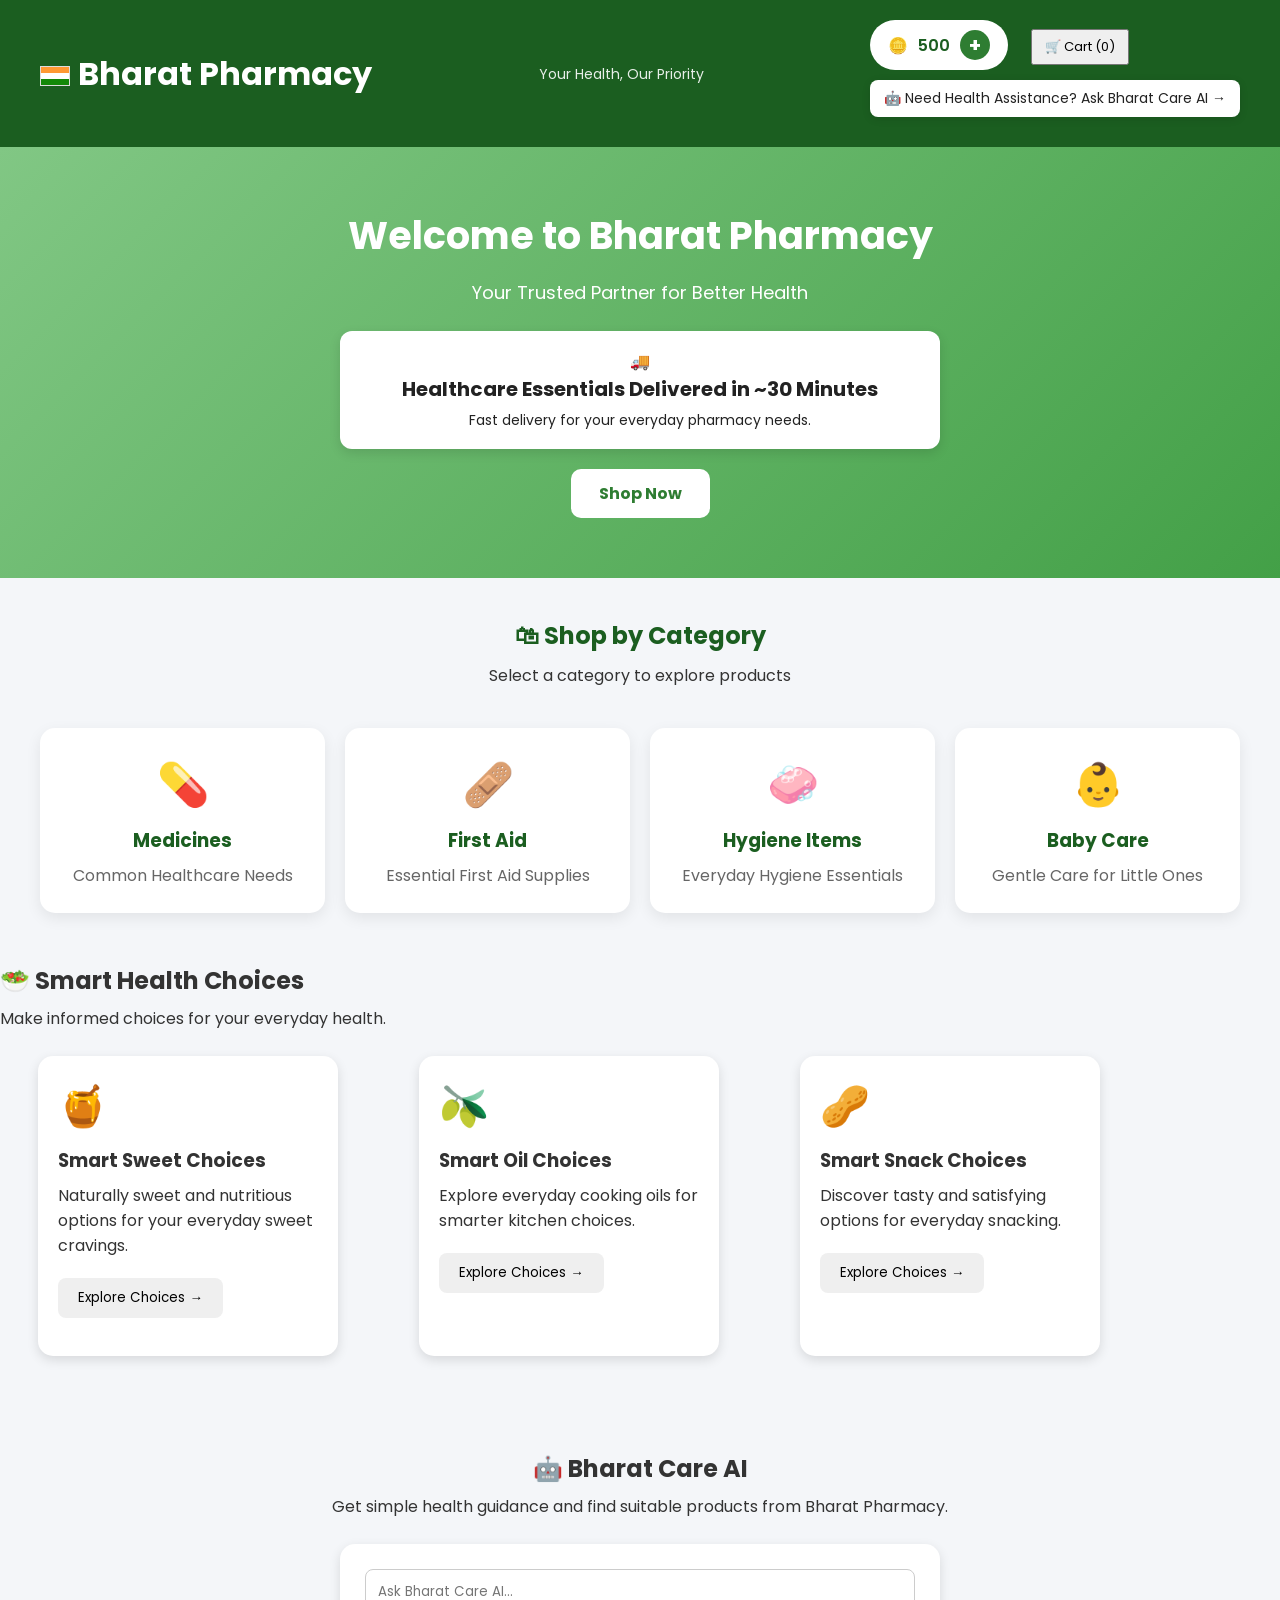
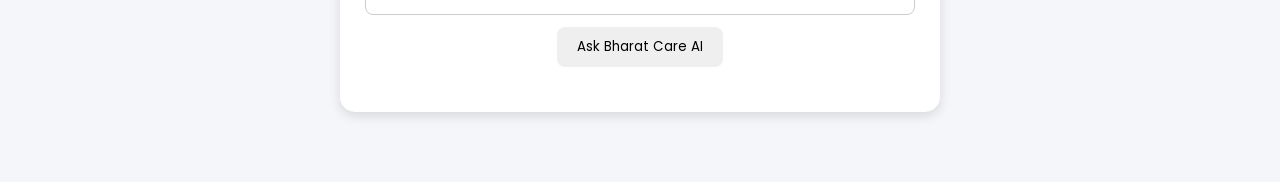
==== products.html @ 50b33af4 "Add Bharat Pharmacy website" ====
<!DOCTYPE html>
<html lang="en">

<head>
    <meta charset="UTF-8">
    <meta name="viewport" content="width=device-width, initial-scale=1.0">
    <title>Bharat Pharmacy</title>

    <link rel="preconnect" href="https://fonts.googleapis.com">
    <link rel="preconnect" href="https://fonts.gstatic.com" crossorigin>

    <link href="https://fonts.googleapis.com/css2?family=Poppins:wght@300;400;500;600;700&display=swap" rel="stylesheet">

    <link rel="stylesheet" href="products.css">
</head>

<body>

<header>

    <h1><span class="india-flag"></span>Bharat Pharmacy</h1>
<p class="tagline">Your Health, Our Priority</p>

   <div class="header-actions">

    <div class="coins">
        🪙 <span id="coinCount">500</span>
        <button onclick="addCoins()">+</button>
    </div>

    <button class="cart-btn" onclick="openCart()">
        🛒 Cart (<span id="cartCount">0</span>)
    </button>
    <div class="ai-shortcut" onclick="document.querySelector('.bharat-care-section').scrollIntoView({ behavior: 'smooth' });">
    🤖 Need Health Assistance? Ask Bharat Care AI →
</div>

</div>

</header>

<section class="hero">
    <h2>Welcome to Bharat Pharmacy</h2>
    <p>Your Trusted Partner for Better Health</p>

    <div class="delivery-banner">
        🚚
        <strong>Healthcare Essentials Delivered in ~30 Minutes</strong>
        <span>Fast delivery for your everyday pharmacy needs.</span>
    </div>

    <button>Shop Now</button>
</section>

<section class="category-title">

    <h2>🛍 Shop by Category</h2>

    <p>Select a category to explore products</p>

</section>

<div class="categories">

    <div class="category-card" onclick="showProducts('Medicines')">
    <div class="icon">💊</div>
    <h3>Medicines</h3>
    <p>Common Healthcare Needs</p>
</div>

    <div class="category-card" onclick="showProducts('First Aid')">
    <div class="icon">🩹</div>
    <h3>First Aid</h3>
    <p>Essential First Aid Supplies</p>
</div>

<div class="category-card" onclick="showProducts('Hygiene Items')">
    <div class="icon">🧼</div>
    <h3>Hygiene Items</h3>
    <p>Everyday Hygiene Essentials</p>
</div>

   <div class="category-card" onclick="showProducts('Baby Care')">
    <div class="icon">👶</div>
    <h3>Baby Care</h3>
    <p>Gentle Care for Little Ones</p>
</div>

</div>
<section class="smart-health-section">
    <h2>🥗 Smart Health Choices</h2>
    <p>Make informed choices for your everyday health.</p>

   <div class="smart-health-card">
        <div class="icon">🍯</div>
        <h3>Smart Sweet Choices</h3>
        <p>Naturally sweet and nutritious options for your everyday sweet cravings.</p>
        <button onclick="showProducts('Smart Sweet Choices')">
            Explore Choices →
        </button>
    </div>

    <div class="smart-health-card">
        <div class="icon">🫒</div>
        <h3>Smart Oil Choices</h3>
        <p>Explore everyday cooking oils for smarter kitchen choices.</p>
        <button onclick="showProducts('Smart Oil Choices')">
            Explore Choices →
        </button>
    </div>
    <div class="smart-health-card">
    <div class="icon">🥜</div>
    <h3>Smart Snack Choices</h3>
    <p>Discover tasty and satisfying options for everyday snacking.</p>
    <button onclick="showProducts('Smart Snack Choices')">
        Explore Choices →
    </button>
</div>
</section>

<section class="bharat-care-section">
    <h2>🤖 Bharat Care AI</h2>
    <p>Get simple health guidance and find suitable products from Bharat Pharmacy.</p>

    <div class="bharat-care-box">
        <input
            type="text"
            id="ai-question"
            placeholder="Ask Bharat Care AI..."
        >

        <button onclick="askBharatCare()">
            Ask Bharat Care AI
        </button>

        <div id="ai-response"></div>
    </div>
</section>

<section class="category-page" id="grocery-page">

    <button class="back-btn" onclick="goBack()">
        ← Back to Categories
    </button>

    <h2>🥦 Fresh Grocery Collection</h2>

    <p>Daily essentials delivered with quality</p>

    <div class="search-section">

        <input
            type="text"
            id="searchBox"
            placeholder="Search Grocery Products..."
            onkeyup="searchProducts()">

    </div>

    <div class="products" id="product-list">
        </div>

</section>
<section class="cart-page" id="cart-page" style="display: none;">

    <button class="back-btn" onclick="closeCart()">
        ← Back to Shopping
    </button>

    <h2>🛒 Your Grocery Cart</h2>

    <div id="cart-items">
    </div>

    <div class="cart-summary">
        <button onclick="proceedToCheckout()" class="checkout-btn">
            Proceed to Checkout
        </button>

    </div>

</section>
<section class="checkout-page" id="checkout-page" style="display: none;">

    <button class="back-btn" onclick="backToCart()">
        ← Back to Cart
    </button>

    <h2>📦 Checkout</h2>

    <div class="checkout-container">

        <div class="customer-details">

            <h3>Delivery Details</h3>

            <label>Full Name</label>
            <input type="text" id="customerName" placeholder="Enter your name">

            <label>Mobile Number</label>
            <input type="tel" id="customerPhone" placeholder="Enter mobile number">

            <label>Address</label>
            <textarea id="customerAddress" placeholder="Enter your full address"></textarea>

            <label>City</label>
            <input type="text" id="customerCity" placeholder="Enter city">

            <label>State</label>
            <input type="text" id="customerState" placeholder="Enter state">

            <label>Pincode</label>
            <input type="text" id="customerPincode" placeholder="Enter pincode">

        </div>

        <div class="checkout-summary">

            <h3>Order Summary</h3>

            <div id="checkout-items">
</div>
<section class="ludo-section">
    <h2>🎮 Play & Get a Discount</h2>
    <p>Play our mini Ludo challenge and earn a discount on your order!</p>

    <div class="ludo-card">
        <h3>🎲 Ludo Discount Challenge</h3>

        <p>Roll the dice and reach the target score within 3 chances.</p>

        <button onclick="startLudo()">
            Play Now 🎮
        </button>

        <div id="ludo-game" style="display: none;">
            <div id="ludo-board">
    <div class="ludo-path">
       <span>🏠</span>
<span id="ludo-cell-1">⬜</span>
<span id="ludo-cell-2">⬜</span>
<span id="ludo-cell-3">⬜</span>
<span id="ludo-cell-4">⬜</span>
<span id="ludo-cell-5">⬜</span>
<span>🏆</span>
    </div>
</div>
           <p>🎯 Target Score: <strong>12</strong></p>
<p>Chances Left: <strong id="ludo-chances">3</strong></p>
<p>Score: <strong id="ludo-score">0</strong></p>

            <div id="ludo-dice">⚀</div>

<button onclick="rollLudoDice()">
    Roll Dice 🎲
</button>

            <div id="ludo-result"></div>
        </div>
    </div>
</section>
<div class="checkout-price-summary">
    <p>
        Subtotal:
        🪙 <span id="checkout-subtotal">0</span> Coins
    </p>

    <p>
        Ludo Discount:
        <strong>-🪙 <span id="checkout-discount">0</span> Coins</strong>
    </p>

    <h3>
        Final Total:
        🪙 <span id="checkout-total">0</span> Coins
    </h3>
</div>
<div class="delivery-estimate">
    <h3>🚚 Estimated Delivery</h3>
    <p><strong>Approximately 30 minutes</strong></p>
    <p>
        Your location is estimated to be around 30 minutes
        from our pharmacy based on the current delivery distance.
    </p>

    <p class="delivery-warning">
        ⚠️ <strong>Important:</strong> This is an estimated delivery time,
        not an exact guarantee. Actual delivery time may vary depending
        on traffic, road conditions, driver availability, vehicle speed,
        weather, and other circumstances.
    </p>
</div>

<hr>
            <button class="place-order-btn" onclick="placeOrder()">
                Place Order
            </button>

        </div>

    </div>

</section>
<section class="success-page" id="success-page" style="display: none;">

    <div class="success-box">

        <div class="success-icon">✓</div>

        <h2>Order Placed Successfully!</h2>

        <p>Thank you for shopping at Bharat Pharmacy.</p>

        <div class="order-info">

            <p>
                <strong>Order ID:</strong>
                <span id="success-order-id"></span>
            </p>

            <p>
                <strong>Total:</strong>
                🪙 <span id="success-order-total"></span>
                Coins
            </p>

        </div>

        <button onclick="continueShopping()">
            Continue Shopping
        </button>

    </div>

</section>
<script src="products-data.js"></script>
<script src="products.js"></script>

</body>
</html>
---- products.css ----
/* ---------- RESET ---------- */

*{
    margin:0;
    padding:0;
    box-sizing:border-box;
    font-family:'Poppins',sans-serif;
}

body{
    background:#f4f6f9;
    color:#333;
}

/* ---------- HEADER ---------- */

header{
    background:#1b5e20;
    color:white;
    display:flex;
    justify-content:space-between;
    align-items:center;
    padding:20px 40px;
    box-shadow:0 4px 10px rgba(0,0,0,0.15);
}

header h1{
    font-size:32px;
}

.coins{
    background:white;
    color:#1b5e20;
    padding:10px 18px;
    border-radius:30px;
    font-weight:600;
    display:inline-flex;
    align-items:center;
    gap:10px;
}

.coins button{
    width:30px;
    height:30px;
    border:none;
    border-radius:50%;
    background:#2e7d32;
    color:white;
    cursor:pointer;
    font-size:20px;
    font-weight:bold;
}

.coins button:hover{
    background:#1b5e20;
}

/* ---------- HERO ---------- */

.hero{
    background:linear-gradient(135deg,#81c784,#43a047);
    color:white;
    text-align:center;
    padding:60px 20px;
}

.hero h2{
    font-size:38px;
    margin-bottom:15px;
}

.hero p{
    font-size:18px;
    margin-bottom:25px;
}

.hero button{
    background:white;
    color:#2e7d32;
    border:none;
    padding:12px 28px;
    border-radius:10px;
    cursor:pointer;
    font-size:16px;
    font-weight:bold;
}

.hero button:hover{
    background:#f1f1f1;
}

/* ---------- CATEGORY TITLE ---------- */

.category-title{
    text-align:center;
    margin:40px 0 20px;
}

.category-title h2{
    color:#1b5e20;
    margin-bottom:10px;
}

/* ---------- CATEGORY GRID ---------- */

.categories{
    display:grid;
    grid-template-columns:repeat(auto-fit,minmax(180px,1fr));
    gap:20px;
    padding:20px 40px 50px;
}

.category-card{
    background:white;
    border-radius:15px;
    padding:25px;
    text-align:center;
    cursor:pointer;
    transition:.3s;
    box-shadow:0 5px 15px rgba(0,0,0,.08);
}

.category-card:hover{
    transform:translateY(-6px);
}

.category-card .icon{
    font-size:42px;
    margin-bottom:10px;
}

.category-card h3{
    margin-bottom:8px;
    color:#1b5e20;
}

.category-card p{
    color:#666;
}
/* ---------- GROCERY PAGE ---------- */

.category-page{
    display:none;
    background:linear-gradient(135deg,#dcedc8,#81c784);
    min-height:100vh;
    margin:20px;
    padding:30px;
    border-radius:20px;
    box-shadow:0 8px 20px rgba(0,0,0,.1);
}

.category-page h2{
    text-align:center;
    color:#1b5e20;
    margin-bottom:10px;
}

.category-page > p{
    text-align:center;
    color:#2e7d32;
    margin-bottom:25px;
}

.back-btn{
    background:#2e7d32;
    color:white;
    border:none;
    padding:10px 18px;
    border-radius:8px;
    cursor:pointer;
    margin-top:15px;
    margin-bottom:20px;
    font-weight:bold;
}

.back-btn:hover{
    background:#1b5e20;
}

/* ---------- SEARCH ---------- */

.search-section{
    text-align:center;
    margin-bottom:25px;
}

.search-section input{
    width:350px;
    max-width:90%;
    padding:12px;
    border:2px solid #4caf50;
    border-radius:10px;
    font-size:16px;
    outline:none;
}

/* ---------- PRODUCTS ---------- */

.products{
    display:grid;
    grid-template-columns:repeat(auto-fit,minmax(220px,1fr));
    gap:25px;
}

.card{
    background:white;
    border-radius:15px;
    padding:15px;
    text-align:center;
    box-shadow:0 5px 15px rgba(0,0,0,.1);
    transition:.3s;
}

.card:hover{
    transform:translateY(-5px);
}

.card img{
    width:100%;
    height:180px;
    object-fit:cover;
    border-radius:10px;
}

.card h3{
    margin:12px 0 8px;
    color:#222;
}

.card p{
    color:#555;
    margin:6px 0;
}

.card button{
    width:100%;
    margin-top:10px;
    padding:10px;
    border:none;
    border-radius:8px;
    background:#2e7d32;
    color:white;
    font-weight:bold;
    cursor:pointer;
}

.card button:hover{
    background:#1b5e20;
}

/* ---------- MOBILE ---------- */

@media(max-width:768px){

    header{
        flex-direction:column;
        gap:15px;
        text-align:center;
    }

    .hero h2{
        font-size:28px;
    }

    .categories{
        padding:20px;
    }

}
.tagline {
    font-size: 14px;
    margin: 2px 0 0;
    opacity: 0.9;
}
.india-flag {
    display: inline-block;
    width: 30px;
    height: 20px;
    margin-right: 8px;
    vertical-align: middle;
    background:
        linear-gradient(
            to bottom,
            #FF9933 0%,
            #FF9933 33.33%,
            #FFFFFF 33.33%,
            #FFFFFF 66.66%,
            #138808 66.66%,
            #138808 100%
        );
    border: 1px solid #ddd;
    position: relative;
}

.india-flag {
    display: inline-block;
    width: 30px;
    height: 20px;
    margin-right: 8px;
    vertical-align: middle;
    background:
        linear-gradient(
            to bottom,
            #FF9933 0%,
            #FF9933 33.33%,
            #FFFFFF 33.33%,
            #FFFFFF 66.66%,
            #138808 66.66%,
            #138808 100%
        );
    border: 1px solid #ddd;
}
-health-section {
    margin: 40px 20px;
    padding: 30px;
    border-radius: 15px;
    text-align: center;
}

.smart-health-section h2 {
    margin-bottom: 8px;
}

.smart-health-card {
    width: 28%;
    max-width: 300px;
    margin: 25px 3%;
    padding: 20px;
    display: inline-block;
    vertical-align: top;
    box-sizing: border-box;
    height: 300px;
    border-radius: 15px;
    background: white;
    box-shadow: 0 4px 12px rgba(0, 0, 0, 0.12);
}

.smart-health-card .icon {
    font-size: 40px;
    margin-bottom: 10px;
}

.smart-health-card h3 {
    margin-bottom: 8px;
}

.smart-health-card p {
    margin-bottom: 20px;
}

.smart-health-card button {
    padding: 10px 20px;
    border: none;
    border-radius: 8px;
    cursor: pointer;
}
.delivery-banner {
    max-width: 600px;
    margin: 20px auto;
    padding: 18px;
    border-radius: 12px;
    background: white;
    text-align: center;
    box-shadow: 0 4px 12px rgba(0, 0, 0, 0.12);
}

.delivery-banner strong {
    display: block;
    font-size: 20px;
    margin-bottom: 6px;
}

.delivery-banner span {
    display: block;
    font-size: 14px;
}
.delivery-banner {
    color: #222;
}

.delivery-banner strong,
.delivery-banner span {
    color: #222;
}
.delivery-estimate {
    margin: 20px 0;
    padding: 18px;
    border-radius: 12px;
    background: #f5f9ff;
    text-align: center;
}

.delivery-estimate h3 {
    margin-bottom: 8px;
}

.delivery-estimate p {
    margin: 6px 0;
}

.delivery-warning {
    font-size: 13px;
    margin-top: 12px !important;
}
.bharat-care-section {
    margin: 40px 20px;
    padding: 30px;
    text-align: center;
}

.bharat-care-section h2 {
    margin-bottom: 8px;
}

.bharat-care-box {
    max-width: 600px;
    margin: 25px auto 0;
    padding: 25px;
    border-radius: 15px;
    background: white;
    box-shadow: 0 4px 12px rgba(0, 0, 0, 0.12);
}

#ai-question {
    width: 100%;
    padding: 12px;
    border: 1px solid #ccc;
    border-radius: 8px;
    box-sizing: border-box;
    margin-bottom: 12px;
}

.bharat-care-box button {
    padding: 10px 20px;
    border: none;
    border-radius: 8px;
    cursor: pointer;
}

#ai-response {
    margin-top: 20px;
    text-align: left;
    line-height: 1.6;
}
#ludo-dice {
    font-size: 70px;
    margin: 20px auto;
    width: 90px;
    text-align: center;
    transition: transform 0.2s;
}

.dice-rolling {
    animation: diceRoll 0.8s ease-in-out;
}

@keyframes diceRoll {
    0% {
        transform: rotate(0deg) scale(1);
    }

    25% {
        transform: rotate(90deg) scale(1.2);
    }

    50% {
        transform: rotate(180deg) scale(0.9);
    }

    75% {
        transform: rotate(270deg) scale(1.2);
    }

    100% {
        transform: rotate(360deg) scale(1);
    }
}
#ludo-board {
    margin: 20px auto;
    max-width: 500px;
}

.ludo-path {
    display: flex;
    justify-content: center;
    align-items: center;
    gap: 6px;
    flex-wrap: wrap;
}

.ludo-path span {
    width: 45px;
    height: 45px;
    display: flex;
    justify-content: center;
    align-items: center;
    border: 2px solid #333;
    border-radius: 8px;
    background: #f5f5f5;
    font-size: 22px;
}

.ludo-path span:first-child {
    background: #ddd;
}

.ludo-path span:last-child {
    background: #fff;
}
.cart-btn {
    padding: 6px 12px;
    font-size: 13px;
    margin-left: 0.5cm;
     margin-top: 4px;
}
.ai-shortcut {
    margin: 10px auto;
    padding: 8px 14px;
    width: fit-content;
    font-size: 14px;
    border-radius: 8px;
    cursor: pointer;
    background: white;
    color: #222;
    box-shadow: 0 2px 8px rgba(0, 0, 0, 0.12);
}
.cart-item {
    display: flex;
    align-items: center;
    gap: 20px;
    margin: 15px auto;
    padding: 15px;
    max-width: 700px;
    background: white;
    border-radius: 15px;
    box-shadow: 0 4px 12px rgba(0, 0, 0, 0.12);
}

.cart-item img {
    width: 120px;
    height: 120px;
    object-fit: contain;
    border-radius: 10px;
    flex-shrink: 0;
}
.checkout-item {
    display: flex;
    align-items: center;
    gap: 20px;
    margin: 15px auto;
    padding: 15px;
    max-width: 700px;
    background: white;
    border-radius: 15px;
    box-shadow: 0 4px 12px rgba(0, 0, 0, 0.12);
}

.checkout-item img {
    width: 120px;
    height: 120px;
    object-fit: contain;
    border-radius: 10px;
    flex-shrink: 0;
}
.place-order-btn {
    display: block;
    width: 220px;
    margin: 25px auto;
    padding: 14px 20px;
    font-size: 17px;
    font-weight: bold;
    border: none;
    border-radius: 10px;
    cursor: pointer;
    background: #2e7d32;
    color: white;
}
.checkout-btn {
    display: block;
    width: 220px;
    margin: 25px auto;
    padding: 14px 20px;
    font-size: 17px;
    font-weight: bold;
    border: none;
    border-radius: 10px;
    cursor: pointer;
    background: #2e7d32;
    color: white;
}
.success-box {
    max-width: 650px;
    margin: 80px auto;
    padding: 45px 30px;
    text-align: center;
    background: white;
    border-radius: 18px;
    box-shadow: 0 5px 20px rgba(0, 0, 0, 0.12);
}

.success-icon {
    width: 75px;
    height: 75px;
    margin: 0 auto 20px;
    border-radius: 50%;
    background: #66bb6a;
    color: white;
    font-size: 50px;
    line-height: 75px;
    font-weight: bold;
}

.success-box h2 {
    font-size: 30px;
    margin-bottom: 12px;
}

.success-box > p {
    font-size: 18px;
}

.order-info {
    margin: 25px auto;
    font-size: 18px;
}

.success-box button {
    padding: 13px 25px;
    border: none;
    border-radius: 8px;
    background: #2e7d32;
    color: white;
    font-size: 16px;
    font-weight: bold;
    cursor: pointer;
}
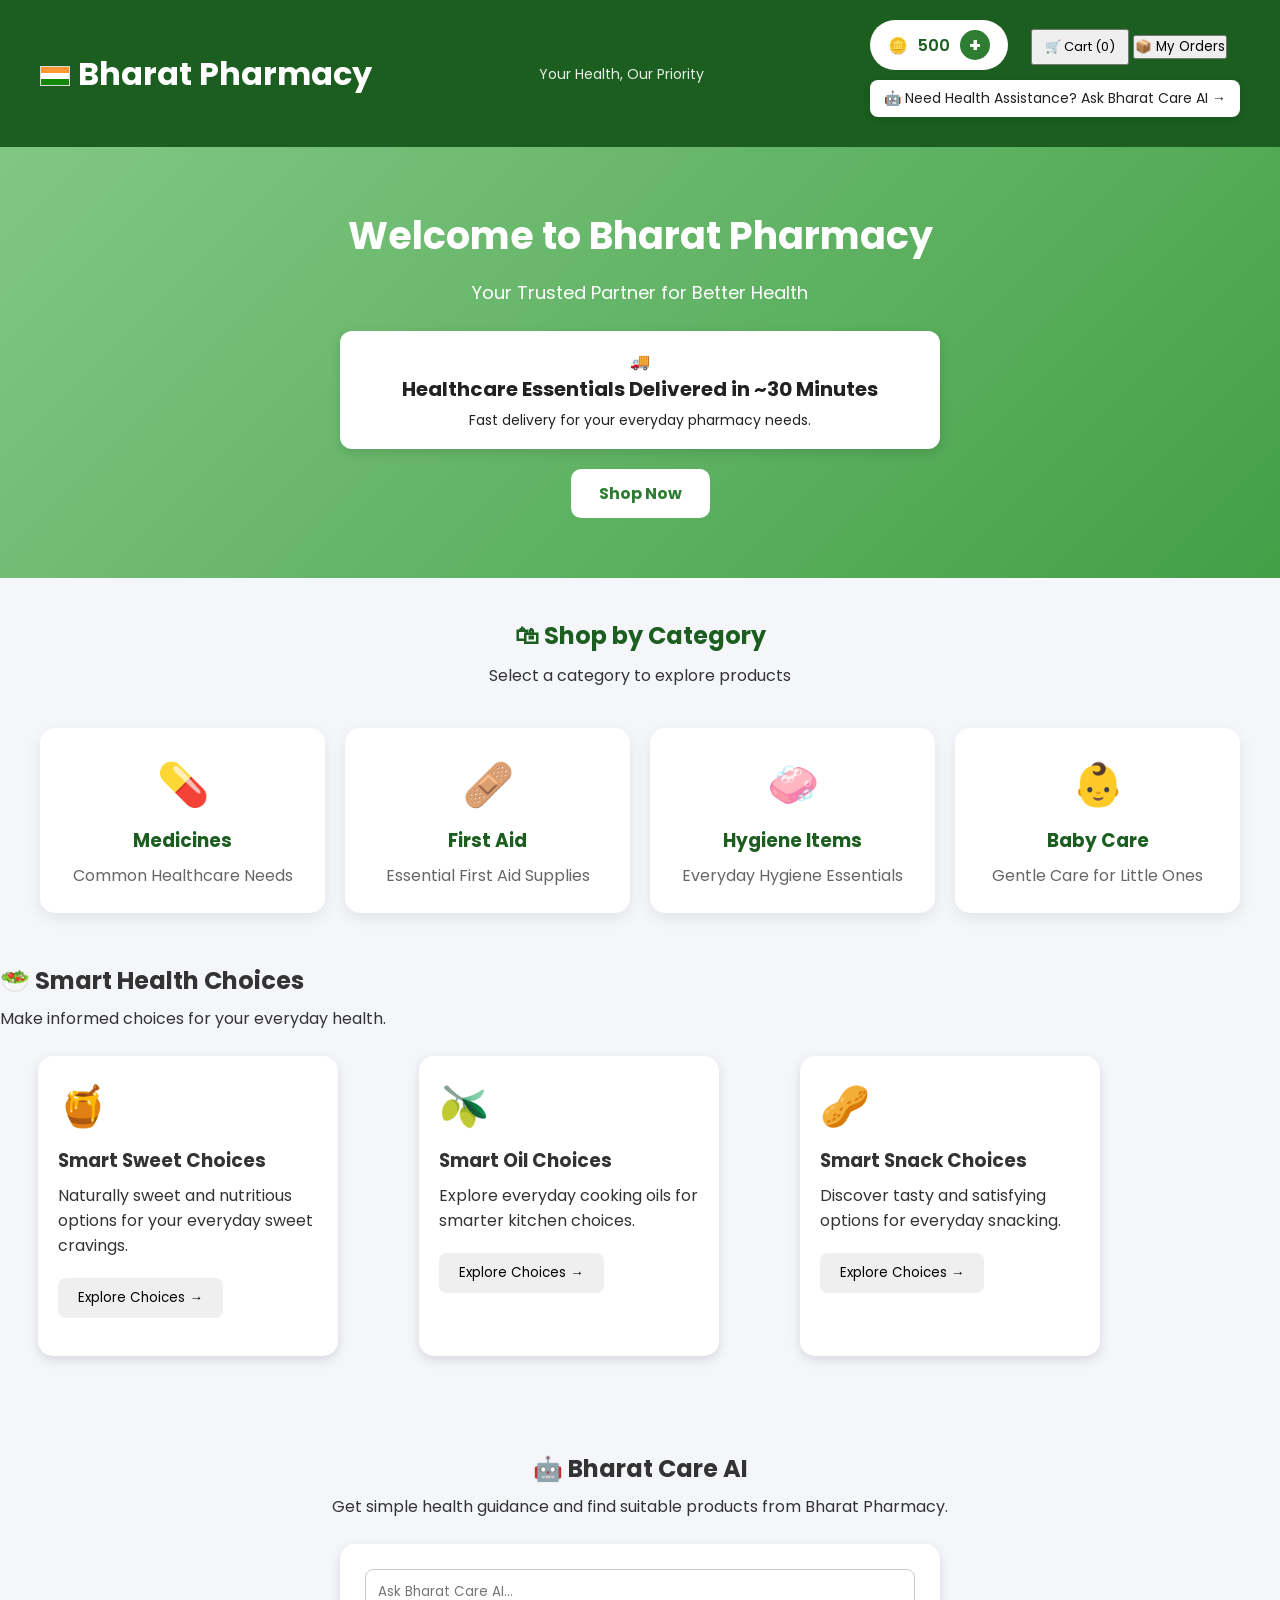
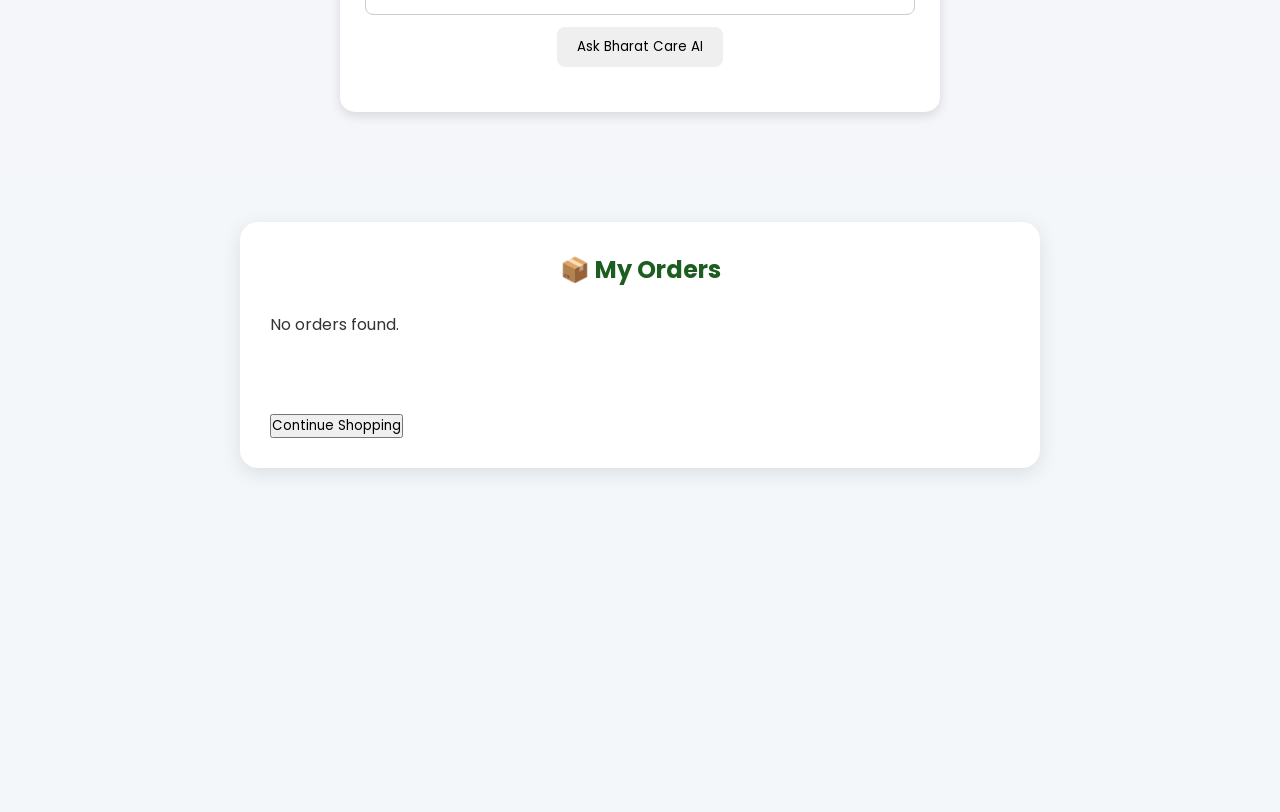
==== commit 6252a01d: "Final Bharat Pharmacy update" ====
--- a/products.html
+++ b/products.html
@@ -31,6 +31,9 @@
     <button class="cart-btn" onclick="openCart()">
         🛒 Cart (<span id="cartCount">0</span>)
     </button>
+    <button class="orders-btn" onclick="openMyOrders()">
+    📦 My Orders
+</button>
     <div class="ai-shortcut" onclick="document.querySelector('.bharat-care-section').scrollIntoView({ behavior: 'smooth' });">
     🤖 Need Health Assistance? Ask Bharat Care AI →
 </div>
@@ -49,7 +52,9 @@
         <span>Fast delivery for your everyday pharmacy needs.</span>
     </div>
 
-    <button>Shop Now</button>
+    <button onclick="document.querySelector('.category-title').scrollIntoView({ behavior: 'smooth' });">
+    Shop Now
+</button>
 </section>
 
 <section class="category-title">
@@ -329,6 +334,81 @@
         <button onclick="continueShopping()">
             Continue Shopping
         </button>
+        <button onclick="trackCurrentOrder()">
+    🚚 Track My Order
+</button>
+
+   </div>
+</section>
+
+<section class="my-orders-page" id="my-orders-page" style="display: none;">
+
+    <div class="my-orders-box">
+
+        <h2>📦 My Orders</h2>
+
+        <div id="my-orders-list">
+            <p>No orders found.</p>
+        </div>
+
+        <button onclick="closeMyOrders()">
+            Continue Shopping
+        </button>
+
+    </div>
+
+</section>
+
+<section class="tracking-page" id="tracking-page" style="display: none;">
+
+    <div class="tracking-box">
+
+        <h2>🚚 Track Your Order</h2>
+
+        <p><strong>Order ID:</strong> <span id="tracking-order-id"></span></p>
+
+        <div class="tracking-status">
+
+            <div class="tracking-step" id="track-processing">
+                <span>✓</span>
+                <p>Order Processing</p>
+            </div>
+
+            <div class="tracking-line"></div>
+
+            <div class="tracking-step" id="track-confirmed">
+                <span>✓</span>
+                <p>Order Confirmed</p>
+            </div>
+
+            <div class="tracking-line"></div>
+
+            <div class="tracking-step" id="track-packed">
+                <span>✓</span>
+                <p>Packed</p>
+            </div>
+
+            <div class="tracking-line"></div>
+
+            <div class="tracking-step" id="track-delivery">
+                <span>🚚</span>
+                <p>Out for Delivery</p>
+            </div>
+
+            <div class="tracking-line"></div>
+
+            <div class="tracking-step" id="track-delivered">
+                <span>✓</span>
+                <p>Delivered</p>
+            </div>
+
+        </div>
+
+        <p id="tracking-message"></p>
+
+        <button onclick="continueShopping()">
+            Continue Shopping
+        </button>
 
     </div>
 
--- a/products.css
+++ b/products.css
@@ -218,7 +218,7 @@
 .card img{
     width:100%;
     height:180px;
-    object-fit:cover;
+    object-fit: contain;
     border-radius:10px;
 }
 
@@ -633,4 +633,176 @@
     font-size: 16px;
     font-weight: bold;
     cursor: pointer;
+}
+.tracking-page {
+    min-height: 70vh;
+    padding: 40px 20px;
+    background: #f4f7f9;
+}
+
+.tracking-box {
+    max-width: 800px;
+    margin: auto;
+    background: white;
+    padding: 35px;
+    border-radius: 18px;
+    box-shadow: 0 5px 20px rgba(0,0,0,0.1);
+    text-align: center;
+}
+
+.tracking-box h2 {
+    color: #1b5e20;
+    margin-bottom: 25px;
+}
+
+.tracking-status {
+    display: flex;
+    align-items: center;
+    justify-content: center;
+    margin: 40px 0;
+}
+
+.tracking-step {
+    display: flex;
+    flex-direction: column;
+    align-items: center;
+    min-width: 100px;
+}
+
+.tracking-step span {
+    width: 45px;
+    height: 45px;
+    border-radius: 50%;
+    background: #ddd;
+    color: #777;
+    display: flex;
+    align-items: center;
+    justify-content: center;
+    font-size: 20px;
+    font-weight: bold;
+}
+
+.tracking-step.active span {
+    background: #2e7d32;
+    color: white;
+}
+
+.tracking-step p {
+    margin-top: 10px;
+    font-size: 14px;
+    color: #777;
+}
+
+.tracking-step.active p {
+    color: #1b5e20;
+    font-weight: bold;
+}
+
+.tracking-line {
+    width: 60px;
+    height: 4px;
+    background: #ddd;
+    margin-bottom: 35px;
+}
+
+.tracking-box > button {
+    padding: 12px 25px;
+    border: none;
+    border-radius: 8px;
+    background: #2e7d32;
+    color: white;
+    font-weight: bold;
+    cursor: pointer;
+}
+
+.tracking-box > button:hover {
+    background: #1b5e20;
+}
+
+#tracking-message {
+    font-size: 18px;
+    font-weight: bold;
+    color: #1b5e20;
+    margin-bottom: 20px;
+}
+
+@media (max-width: 700px) {
+    .tracking-status {
+        flex-direction: column;
+    }
+
+    .tracking-line {
+        width: 4px;
+        height: 30px;
+        margin: 0;
+    }
+}
+.my-orders-page {
+    display: block !important;
+    min-height: 70vh;
+    padding: 40px 20px;
+    background: #f4f7f9;
+}
+
+.my-orders-box {
+    max-width: 800px;
+    margin: auto;
+    background: white;
+    padding: 30px;
+    border-radius: 18px;
+    box-shadow: 0 5px 20px rgba(0,0,0,0.1);
+}
+
+.my-orders-box h2 {
+    text-align: center;
+    color: #1b5e20;
+    margin-bottom: 25px;
+}
+
+.my-order-card {
+    padding: 18px;
+    margin-bottom: 15px;
+    border: 1px solid #e0e5e2;
+    border-radius: 12px;
+}
+
+.my-order-card h3 {
+    color: #1b5e20;
+}
+
+.my-order-card button {
+    padding: 10px 18px;
+    border: none;
+    border-radius: 8px;
+    background: #2e7d32;
+    color: white;
+    font-weight: bold;
+    cursor: pointer;
+}
+.my-orders-page {
+    width: 100%;
+    min-height: 70vh;
+    padding: 40px 20px;
+}
+
+.my-orders-box {
+    width: 90%;
+    max-width: 800px;
+    margin: 0 auto;
+}
+
+#my-orders-list {
+    display: block !important;
+    width: 100%;
+    min-height: 100px;
+}
+
+.my-order-card {
+    display: block;
+    width: 100%;
+    padding: 18px;
+    margin-bottom: 15px;
+    background: white;
+    border: 1px solid #ddd;
+    border-radius: 12px;
 }
